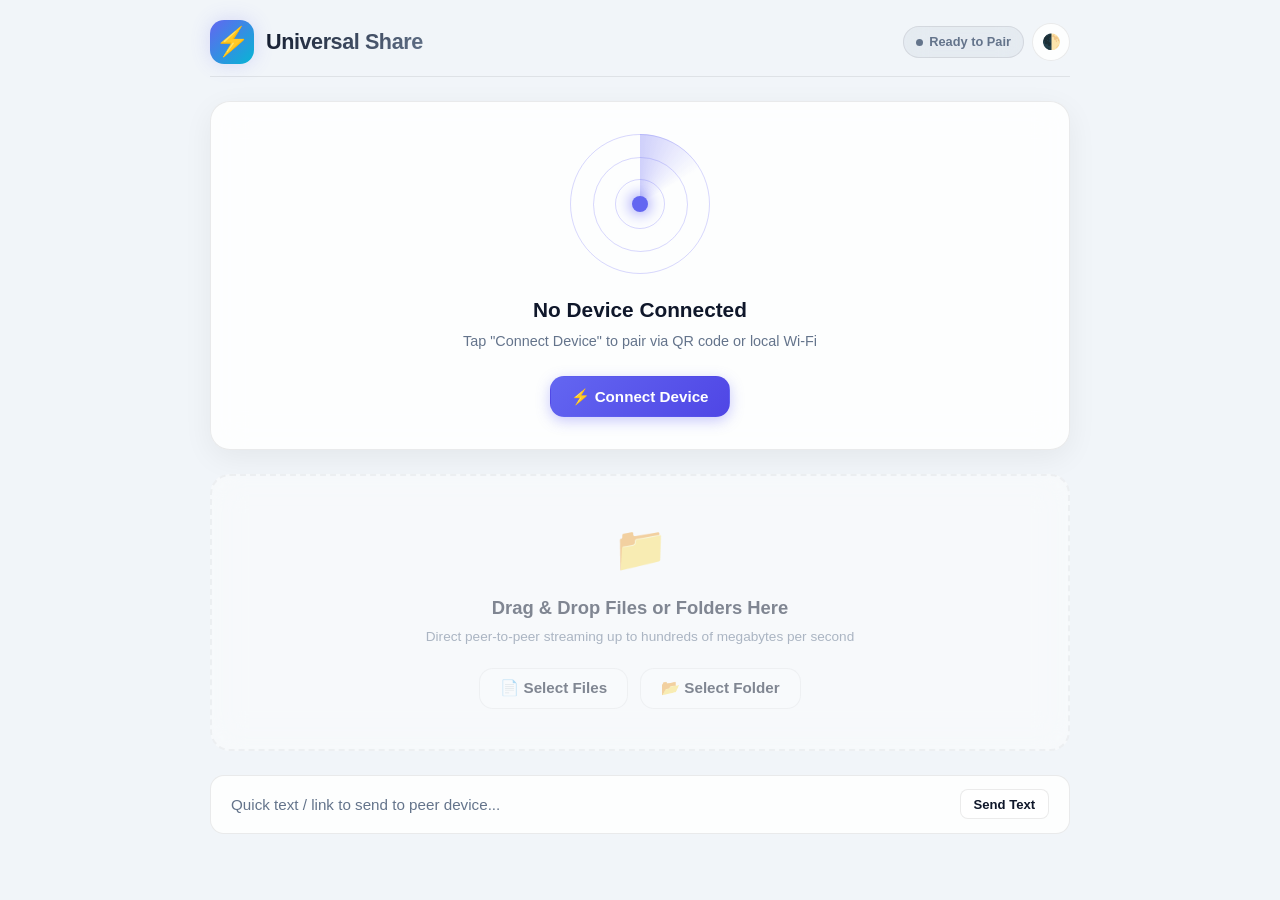
==== index.html @ 35d685d6 "feat(ui): add responsive glassmorphism interface, app orchestrator, local HTTPS server, and test sui" ====
<!DOCTYPE html>
<html lang="en" data-theme="dark">
<head>
  <meta charset="UTF-8">
  <meta name="viewport" content="width=device-width, initial-scale=1.0, maximum-scale=1.0, user-scalable=no, viewport-fit=cover">
  <title>Universal Share - Secure P2P Local File Transfer</title>
  
  <!-- PWA & Mobile Web Meta -->
  <meta name="theme-color" content="#090d16">
  <meta name="apple-mobile-web-app-capable" content="yes">
  <meta name="apple-mobile-web-app-status-bar-style" content="black-translucent">
  <meta name="apple-mobile-web-app-title" content="Universal Share">
  <link rel="manifest" href="manifest.json">
  <link rel="icon" type="image/svg+xml" href="icons/icon.svg">
  <link rel="apple-touch-icon" href="icons/icon.svg">

  <link rel="stylesheet" href="css/styles.css">
</head>
<body>
  <div class="app-container">
    <!-- Header -->
    <header class="app-header">
      <div class="brand">
        <div class="brand-icon">⚡</div>
        <div>
          <h1 class="brand-title">Universal Share</h1>
        </div>
      </div>
      <div class="header-actions">
        <span id="offline-badge" class="badge badge-outline hidden" title="Installed offline in browser cache">Offline Ready</span>
        <div id="connection-badge" class="badge badge-secondary">
          <span class="badge-dot"></span>Ready to Pair
        </div>
        <button id="theme-toggle" class="btn btn-icon" title="Toggle Dark/Light Mode">🌓</button>
      </div>
    </header>

    <!-- Hero / Radar Section -->
    <section class="hero-card">
      <div id="radar-visual" class="radar-box">
        <div class="radar-ring"></div>
        <div class="radar-ring"></div>
        <div class="radar-ring"></div>
        <div class="radar-sweep"></div>
        <div class="radar-center-dot"></div>
      </div>

      <h2 id="radar-status" class="hero-title">No Device Connected</h2>
      <p id="radar-subtitle" class="hero-subtitle">
        Connect iOS, Android, macOS, or PC directly over local Wi-Fi or Hotspot. Zero cloud servers.
      </p>

      <button id="btn-pair-device" class="btn btn-primary">⚡ Connect Device</button>

      <!-- Security Card (SAS Verification) -->
      <div id="security-card" class="security-card hidden">
        <div class="security-header">
          <span>🔒 256-Bit End-to-End Encrypted (AES-GCM)</span>
        </div>
        <div class="security-code-box">
          <div id="sas-code" class="sas-code">------</div>
          <div id="sas-emoji" class="sas-emoji">🛡️ 🔑 ⚡ 🚀</div>
        </div>
        <p class="security-desc">
          Compare the 6-digit code or icons above with the peer device to verify zero eavesdropping.
        </p>
      </div>
    </section>

    <!-- File Drop Zone -->
    <section>
      <div id="dropzone" class="dropzone dropzone-disabled">
        <div class="dropzone-icon">📁</div>
        <h3 class="dropzone-title">Drag & Drop Files or Folders Here</h3>
        <p class="dropzone-subtitle">Direct peer-to-peer streaming up to hundreds of megabytes per second</p>
        
        <div class="dropzone-actions">
          <button id="btn-select-files" class="btn btn-secondary">📄 Select Files</button>
          <button id="btn-select-folder" class="btn btn-secondary">📂 Select Folder</button>
        </div>

        <input type="file" id="file-input" multiple class="hidden">
        <input type="file" id="folder-input" webkitdirectory directory multiple class="hidden">
      </div>
    </section>

    <!-- Instant Text / Clipboard Share -->
    <section class="text-share-box">
      <input type="text" id="text-share-input" class="text-share-input" placeholder="Quick text / link to send to peer device...">
      <button id="btn-send-text" class="btn btn-sm btn-secondary">Send Text</button>
    </section>

    <!-- Active Transfers Section -->
    <section id="transfer-section" class="hidden">
      <h3 class="section-title"><span>⚡</span> Active Transfers</h3>
      <div id="transfer-list" class="transfer-list"></div>
    </section>

    <!-- Received Files Section -->
    <section id="received-section" class="hidden">
      <h3 class="section-title"><span>📥</span> Received Files</h3>
      <div id="received-list" class="received-list"></div>
    </section>
  </div>

  <!-- Pairing Modal -->
  <div id="pairing-modal" class="modal-overlay">
    <div class="modal-content">
      <div class="modal-header">
        <h3 class="modal-title">Pair Devices Directly</h3>
        <button id="btn-close-modal" class="btn btn-icon">✕</button>
      </div>

      <div class="modal-tabs">
        <button id="tab-qr" class="tab-btn tab-active">QR Code (Camera)</button>
        <button id="tab-manual" class="tab-btn">Manual Code (Copy/Paste)</button>
      </div>

      <!-- QR Code Panel -->
      <div id="panel-qr" class="qr-box">
        <canvas id="qr-canvas" width="260" height="260"></canvas>
        <p id="qr-instructions" class="qr-instructions">
          Scan this QR code with the other device's camera.
        </p>

        <div style="width: 100%; display: flex; gap: 0.5rem; justify-content: center;">
          <button id="btn-start-scan" class="btn btn-secondary btn-sm">📷 Open Camera Scanner</button>
        </div>

        <!-- Camera Scanner Viewport -->
        <div id="scanner-container" class="scanner-container hidden">
          <video id="scanner-video" playsinline muted></video>
          <div class="scanner-laser"></div>
          <div class="scanner-controls">
            <button id="btn-flip-camera" class="btn btn-sm btn-icon" title="Flip Camera">🔄</button>
            <button id="btn-stop-scan" class="btn btn-sm btn-icon" title="Stop Camera">✕</button>
          </div>
        </div>
      </div>

      <!-- Manual Code Panel -->
      <div id="panel-manual" class="manual-box hidden">
        <div>
          <label style="font-size: 0.82rem; color: var(--text-muted);">1. Your Local Connection Code:</label>
          <textarea id="manual-code-out" class="code-textarea" readonly></textarea>
          <button id="btn-copy-code" class="btn btn-secondary btn-sm" style="margin-top: 0.35rem;">📋 Copy Code</button>
        </div>

        <div>
          <label style="font-size: 0.82rem; color: var(--text-muted);">2. Paste Peer's Code Here:</label>
          <textarea id="manual-code-in" class="code-textarea" placeholder="Paste peer code here..."></textarea>
          <button id="btn-apply-code" class="btn btn-primary btn-sm" style="margin-top: 0.35rem;">Connect to Peer Code</button>
        </div>
      </div>
    </div>
  </div>

  <!-- Toast Notification Container -->
  <div id="toast-container" class="toast-container"></div>

  <!-- Scripts in dependency order -->
  <script src="js/crypto.js"></script>
  <script src="js/sdp-compress.js"></script>
  <script src="js/qr-codec.js"></script>
  <script src="js/webrtc.js"></script>
  <script src="js/file-streamer.js"></script>
  <script src="js/ui.js"></script>
  <script src="js/app.js"></script>
</body>
</html>
---- css/styles.css ----
/**
 * Universal Share - Modern Glassmorphic Stylesheet
 * Cross-platform responsive design for iOS, Android, and Desktop.
 */

:root {
  --font-sans: -apple-system, BlinkMacSystemFont, "Segoe UI", Roboto, Helvetica, Arial, sans-serif;
  --font-mono: ui-monospace, SFMono-Regular, Menlo, Monaco, Consolas, monospace;

  /* Theme variables (Dark by default) */
  --bg-base: #090d16;
  --bg-surface: rgba(23, 32, 51, 0.75);
  --bg-surface-hover: rgba(30, 41, 67, 0.85);
  --border-color: rgba(255, 255, 255, 0.1);
  --border-focus: rgba(99, 102, 241, 0.6);

  --text-main: #f8fafc;
  --text-muted: #94a3b8;

  --accent-primary: #6366f1;
  --accent-primary-hover: #4f46e5;
  --accent-secondary: #06b6d4;
  --accent-success: #10b981;
  --accent-warning: #f59e0b;
  --accent-danger: #ef4444;

  --radius-sm: 8px;
  --radius-md: 14px;
  --radius-lg: 20px;
  --radius-full: 9999px;

  --shadow-card: 0 8px 32px 0 rgba(0, 0, 0, 0.37);
  --shadow-glow: 0 0 24px rgba(99, 102, 241, 0.35);
}

[data-theme="light"] {
  --bg-base: #f1f5f9;
  --bg-surface: rgba(255, 255, 255, 0.85);
  --bg-surface-hover: rgba(255, 255, 255, 0.95);
  --border-color: rgba(0, 0, 0, 0.08);
  --border-focus: rgba(99, 102, 241, 0.8);

  --text-main: #0f172a;
  --text-muted: #64748b;

  --shadow-card: 0 8px 30px rgba(0, 0, 0, 0.06);
  --shadow-glow: 0 0 20px rgba(99, 102, 241, 0.2);
}

* {
  box-sizing: border-box;
  margin: 0;
  padding: 0;
  -webkit-tap-highlight-color: transparent;
}

body {
  font-family: var(--font-sans);
  background-color: var(--bg-base);
  color: var(--text-main);
  min-height: 100vh;
  min-height: -webkit-fill-available;
  display: flex;
  flex-direction: column;
  line-height: 1.5;
  padding-top: env(safe-area-inset-top);
  padding-bottom: env(safe-area-inset-bottom);
  overflow-x: hidden;
}

/* App Container */
.app-container {
  max-width: 900px;
  width: 100%;
  margin: 0 auto;
  padding: 1.25rem;
  flex: 1;
  display: flex;
  flex-direction: column;
  gap: 1.5rem;
}

/* Header */
.app-header {
  display: flex;
  align-items: center;
  justify-content: space-between;
  padding-bottom: 0.75rem;
  border-bottom: 1px solid var(--border-color);
}

.brand {
  display: flex;
  align-items: center;
  gap: 0.75rem;
}

.brand-icon {
  font-size: 1.75rem;
  background: linear-gradient(135deg, var(--accent-primary), var(--accent-secondary));
  border-radius: var(--radius-md);
  width: 44px;
  height: 44px;
  display: flex;
  align-items: center;
  justify-content: center;
  box-shadow: var(--shadow-glow);
}

.brand-title {
  font-size: 1.35rem;
  font-weight: 700;
  letter-spacing: -0.02em;
  background: linear-gradient(135deg, var(--text-main), var(--text-muted));
  -webkit-background-clip: text;
  -webkit-text-fill-color: transparent;
}

.header-actions {
  display: flex;
  align-items: center;
  gap: 0.5rem;
}

/* Badges */
.badge {
  display: inline-flex;
  align-items: center;
  gap: 0.4rem;
  padding: 0.35rem 0.75rem;
  font-size: 0.8rem;
  font-weight: 600;
  border-radius: var(--radius-full);
  backdrop-filter: blur(12px);
  border: 1px solid var(--border-color);
}

.badge-dot {
  width: 7px;
  height: 7px;
  border-radius: 50%;
  background-color: currentColor;
}

.badge-secondary {
  background: rgba(148, 163, 184, 0.12);
  color: var(--text-muted);
}

.badge-warning {
  background: rgba(245, 158, 11, 0.15);
  color: var(--accent-warning);
}

.badge-success {
  background: rgba(16, 185, 129, 0.15);
  color: var(--accent-success);
}

.badge-outline {
  background: transparent;
  color: var(--accent-secondary);
}

/* Buttons */
.btn {
  display: inline-flex;
  align-items: center;
  justify-content: center;
  gap: 0.5rem;
  padding: 0.65rem 1.25rem;
  font-size: 0.95rem;
  font-weight: 600;
  border-radius: var(--radius-md);
  border: 1px solid transparent;
  cursor: pointer;
  transition: all 0.2s ease;
  user-select: none;
}

.btn-primary {
  background: linear-gradient(135deg, var(--accent-primary), var(--accent-primary-hover));
  color: #ffffff;
  box-shadow: 0 4px 14px rgba(99, 102, 241, 0.35);
}

.btn-primary:hover {
  transform: translateY(-1px);
  box-shadow: 0 6px 18px rgba(99, 102, 241, 0.45);
}

.btn-secondary {
  background: var(--bg-surface);
  color: var(--text-main);
  border-color: var(--border-color);
}

.btn-secondary:hover {
  background: var(--bg-surface-hover);
}

.btn-icon {
  width: 38px;
  height: 38px;
  padding: 0;
  border-radius: var(--radius-full);
  background: var(--bg-surface);
  color: var(--text-main);
  border: 1px solid var(--border-color);
}

.btn-sm {
  padding: 0.4rem 0.8rem;
  font-size: 0.82rem;
  border-radius: var(--radius-sm);
}

.btn-disabled {
  opacity: 0.6;
  pointer-events: none;
}

/* Hero Section & Radar */
.hero-card {
  background: var(--bg-surface);
  backdrop-filter: blur(16px);
  -webkit-backdrop-filter: blur(16px);
  border: 1px solid var(--border-color);
  border-radius: var(--radius-lg);
  padding: 2rem 1.5rem;
  display: flex;
  flex-direction: column;
  align-items: center;
  text-align: center;
  box-shadow: var(--shadow-card);
  position: relative;
  overflow: hidden;
}

/* Radar Animation */
.radar-box {
  width: 140px;
  height: 140px;
  position: relative;
  margin-bottom: 1.25rem;
  display: flex;
  align-items: center;
  justify-content: center;
}

.radar-ring {
  position: absolute;
  border-radius: 50%;
  border: 1px solid rgba(99, 102, 241, 0.25);
}

.radar-ring:nth-child(1) { width: 50px; height: 50px; }
.radar-ring:nth-child(2) { width: 95px; height: 95px; }
.radar-ring:nth-child(3) { width: 140px; height: 140px; }

.radar-sweep {
  position: absolute;
  width: 140px;
  height: 140px;
  border-radius: 50%;
  background: conic-gradient(from 0deg, rgba(99, 102, 241, 0.3) 0deg, transparent 60deg);
  animation: radar-spin 3s linear infinite;
}

.radar-center-dot {
  width: 16px;
  height: 16px;
  border-radius: 50%;
  background: var(--accent-primary);
  box-shadow: 0 0 16px var(--accent-primary);
  z-index: 2;
  transition: background-color 0.3s ease;
}

.radar-connected .radar-center-dot {
  background: var(--accent-success);
  box-shadow: 0 0 20px var(--accent-success);
}

.radar-connected .radar-sweep {
  display: none;
}

@keyframes radar-spin {
  from { transform: rotate(0deg); }
  to { transform: rotate(360deg); }
}

.hero-title {
  font-size: 1.3rem;
  font-weight: 700;
  margin-bottom: 0.35rem;
}

.hero-subtitle {
  font-size: 0.9rem;
  color: var(--text-muted);
  max-width: 440px;
  margin-bottom: 1.5rem;
}

/* Security Card (SAS Verification) */
.security-card {
  background: rgba(16, 185, 129, 0.08);
  border: 1px solid rgba(16, 185, 129, 0.25);
  border-radius: var(--radius-md);
  padding: 1rem 1.5rem;
  margin-top: 1.25rem;
  width: 100%;
  max-width: 460px;
  display: flex;
  flex-direction: column;
  gap: 0.5rem;
}

.security-header {
  display: flex;
  align-items: center;
  justify-content: center;
  gap: 0.4rem;
  font-size: 0.85rem;
  font-weight: 600;
  color: var(--accent-success);
}

.security-code-box {
  display: flex;
  align-items: center;
  justify-content: center;
  gap: 1.25rem;
}

.sas-code {
  font-family: var(--font-mono);
  font-size: 1.6rem;
  font-weight: 700;
  letter-spacing: 0.18em;
  color: var(--text-main);
}

.sas-emoji {
  font-size: 1.5rem;
}

.security-desc {
  font-size: 0.75rem;
  color: var(--text-muted);
}

/* Dropzone */
.dropzone {
  background: var(--bg-surface);
  backdrop-filter: blur(16px);
  border: 2px dashed var(--border-color);
  border-radius: var(--radius-lg);
  padding: 2.5rem 1.5rem;
  display: flex;
  flex-direction: column;
  align-items: center;
  justify-content: center;
  text-align: center;
  transition: all 0.2s ease;
  cursor: pointer;
}

.dropzone:hover:not(.dropzone-disabled) {
  border-color: var(--accent-primary);
  background: var(--bg-surface-hover);
}

.dropzone-active {
  border-color: var(--accent-secondary) !important;
  background: rgba(6, 182, 212, 0.08) !important;
  transform: scale(1.01);
}

.dropzone-disabled {
  opacity: 0.5;
  cursor: not-allowed;
  pointer-events: none;
}

.dropzone-icon {
  font-size: 2.75rem;
  margin-bottom: 0.75rem;
}

.dropzone-title {
  font-size: 1.15rem;
  font-weight: 600;
  margin-bottom: 0.35rem;
}

.dropzone-subtitle {
  font-size: 0.85rem;
  color: var(--text-muted);
  margin-bottom: 1.25rem;
}

.dropzone-actions {
  display: flex;
  gap: 0.75rem;
  flex-wrap: wrap;
  justify-content: center;
}

/* Text Share Section */
.text-share-box {
  background: var(--bg-surface);
  border: 1px solid var(--border-color);
  border-radius: var(--radius-md);
  padding: 0.85rem 1.25rem;
  display: flex;
  gap: 0.75rem;
  align-items: center;
}

.text-share-input {
  flex: 1;
  background: transparent;
  border: none;
  outline: none;
  font-family: inherit;
  font-size: 0.95rem;
  color: var(--text-main);
}

.text-share-input::placeholder {
  color: var(--text-muted);
}

/* Transfer & Received Cards */
.section-title {
  font-size: 1.05rem;
  font-weight: 600;
  margin-bottom: 0.75rem;
  display: flex;
  align-items: center;
  gap: 0.5rem;
}

.transfer-list, .received-list {
  display: flex;
  flex-direction: column;
  gap: 0.75rem;
}

.transfer-card, .received-card {
  background: var(--bg-surface);
  border: 1px solid var(--border-color);
  border-radius: var(--radius-md);
  padding: 1rem 1.25rem;
  display: flex;
  align-items: center;
  gap: 1rem;
  box-shadow: var(--shadow-card);
}

.transfer-info {
  flex: 1;
  display: flex;
  flex-direction: column;
  gap: 0.45rem;
}

.transfer-header {
  display: flex;
  justify-content: space-between;
  align-items: center;
}

.transfer-name {
  font-size: 0.92rem;
  white-space: nowrap;
  overflow: hidden;
  text-overflow: ellipsis;
  max-width: 60%;
}

.progress-bar-bg {
  width: 100%;
  height: 7px;
  background: rgba(255, 255, 255, 0.08);
  border-radius: var(--radius-full);
  overflow: hidden;
}

.progress-bar-fill {
  height: 100%;
  background: linear-gradient(90deg, var(--accent-primary), var(--accent-secondary));
  border-radius: var(--radius-full);
  transition: width 0.2s ease;
}

.transfer-meta {
  display: flex;
  justify-content: space-between;
  font-size: 0.75rem;
  color: var(--text-muted);
}

.received-icon {
  font-size: 2rem;
}

.received-details {
  flex: 1;
  overflow: hidden;
}

.received-title {
  font-size: 0.95rem;
  font-weight: 600;
  white-space: nowrap;
  overflow: hidden;
  text-overflow: ellipsis;
}

.received-meta {
  display: flex;
  gap: 0.75rem;
  font-size: 0.78rem;
  margin-top: 0.2rem;
}

.hash-tag {
  color: var(--accent-success);
  font-family: var(--font-mono);
  font-size: 0.75rem;
}

.received-actions {
  display: flex;
  gap: 0.5rem;
}

/* Modals */
.modal-overlay {
  position: fixed;
  top: 0;
  left: 0;
  right: 0;
  bottom: 0;
  background: rgba(0, 0, 0, 0.7);
  backdrop-filter: blur(8px);
  -webkit-backdrop-filter: blur(8px);
  display: flex;
  align-items: center;
  justify-content: center;
  padding: 1rem;
  z-index: 1000;
  opacity: 0;
  pointer-events: none;
  transition: opacity 0.25s ease;
}

.modal-open {
  opacity: 1;
  pointer-events: auto;
}

.modal-content {
  background: var(--bg-surface);
  border: 1px solid var(--border-color);
  border-radius: var(--radius-lg);
  max-width: 500px;
  width: 100%;
  padding: 1.5rem;
  display: flex;
  flex-direction: column;
  gap: 1.25rem;
  max-height: 90vh;
  overflow-y: auto;
  box-shadow: var(--shadow-card);
}

.modal-header {
  display: flex;
  justify-content: space-between;
  align-items: center;
}

.modal-title {
  font-size: 1.2rem;
  font-weight: 700;
}

.modal-tabs {
  display: flex;
  border-bottom: 1px solid var(--border-color);
  gap: 1rem;
}

.tab-btn {
  padding: 0.5rem 0.25rem;
  background: none;
  border: none;
  border-bottom: 2px solid transparent;
  color: var(--text-muted);
  font-size: 0.9rem;
  font-weight: 600;
  cursor: pointer;
}

.tab-active {
  color: var(--accent-primary);
  border-bottom-color: var(--accent-primary);
}

.qr-box {
  display: flex;
  flex-direction: column;
  align-items: center;
  gap: 1rem;
  padding: 1rem 0;
}

#qr-canvas {
  border-radius: var(--radius-md);
  box-shadow: 0 4px 20px rgba(0, 0, 0, 0.25);
  background: #ffffff;
}

.qr-instructions {
  font-size: 0.85rem;
  color: var(--text-muted);
  text-align: center;
  line-height: 1.4;
}

/* Scanner viewport */
.scanner-container {
  position: relative;
  width: 100%;
  aspect-ratio: 4 / 3;
  background: #000;
  border-radius: var(--radius-md);
  overflow: hidden;
  margin-top: 1rem;
}

#scanner-video {
  width: 100%;
  height: 100%;
  object-fit: cover;
}

.scanner-laser {
  position: absolute;
  top: 0;
  left: 0;
  right: 0;
  height: 3px;
  background: linear-gradient(90deg, transparent, var(--accent-secondary), transparent);
  box-shadow: 0 0 12px var(--accent-secondary);
  animation: laser-sweep 2s ease-in-out infinite;
}

@keyframes laser-sweep {
  0% { top: 5%; }
  50% { top: 90%; }
  100% { top: 5%; }
}

.scanner-controls {
  position: absolute;
  bottom: 10px;
  right: 10px;
  display: flex;
  gap: 0.5rem;
}

/* Manual Code Box */
.manual-box {
  display: flex;
  flex-direction: column;
  gap: 1rem;
}

.code-textarea {
  width: 100%;
  height: 85px;
  background: rgba(0, 0, 0, 0.2);
  border: 1px solid var(--border-color);
  border-radius: var(--radius-sm);
  padding: 0.65rem;
  color: var(--text-main);
  font-family: var(--font-mono);
  font-size: 0.8rem;
  resize: none;
}

/* Toasts */
.toast-container {
  position: fixed;
  bottom: 1.5rem;
  right: 1.5rem;
  display: flex;
  flex-direction: column;
  gap: 0.5rem;
  z-index: 2000;
  max-width: 380px;
}

.toast {
  background: var(--bg-surface);
  border: 1px solid var(--border-color);
  backdrop-filter: blur(16px);
  -webkit-backdrop-filter: blur(16px);
  border-radius: var(--radius-md);
  padding: 0.75rem 1rem;
  font-size: 0.88rem;
  display: flex;
  align-items: center;
  gap: 0.6rem;
  box-shadow: var(--shadow-card);
  animation: toast-in 0.3s ease;
  transition: opacity 0.3s ease;
}

.toast-fade {
  opacity: 0;
}

.toast-success { border-left: 4px solid var(--accent-success); }
.toast-error { border-left: 4px solid var(--accent-danger); }
.toast-warning { border-left: 4px solid var(--accent-warning); }
.toast-info { border-left: 4px solid var(--accent-primary); }

@keyframes toast-in {
  from { opacity: 0; transform: translateY(12px); }
  to { opacity: 1; transform: translateY(0); }
}

.hidden {
  display: none !important;
}

/* Mobile responsive adjustments */
@media (max-width: 640px) {
  .app-container {
    padding: 1rem;
  }
  .brand-title {
    font-size: 1.15rem;
  }
  .dropzone {
    padding: 2rem 1rem;
  }
  .toast-container {
    left: 1rem;
    right: 1rem;
    bottom: 1rem;
  }
  .sas-code {
    font-size: 1.35rem;
  }
}
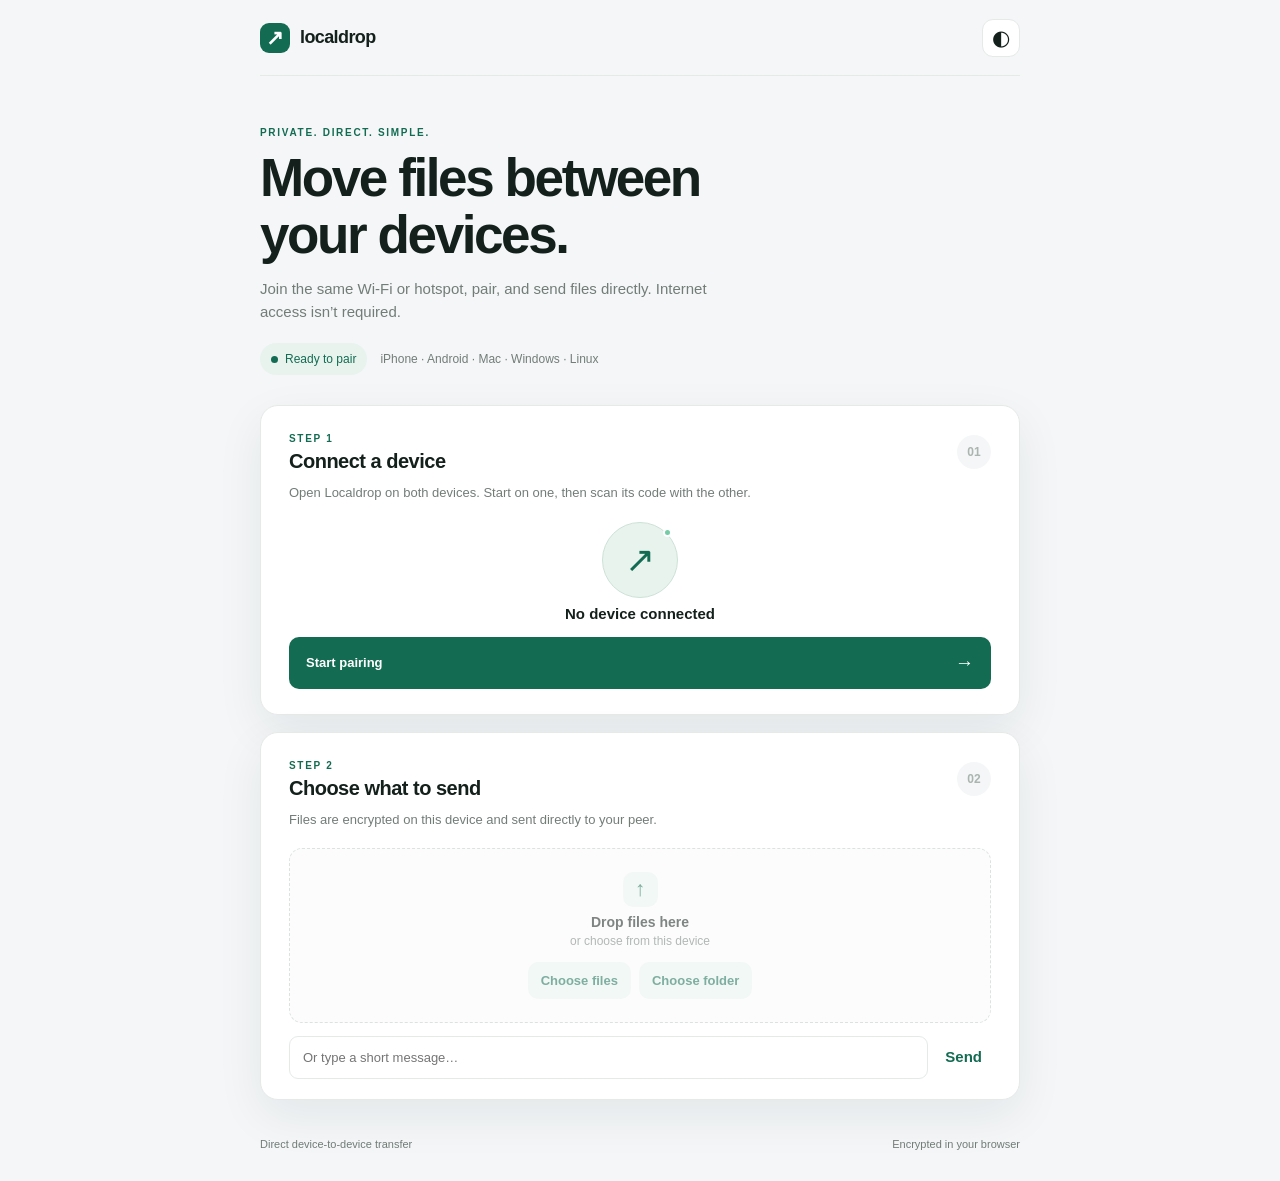
==== commit 64ea565a: "Rebuild Localdrop for offline hotspot sharing" ====
--- a/index.html
+++ b/index.html
@@ -1,170 +1,62 @@
-<!DOCTYPE html>
-<html lang="en" data-theme="dark">
+<!doctype html>
+<html lang="en" data-theme="light">
 <head>
-  <meta charset="UTF-8">
-  <meta name="viewport" content="width=device-width, initial-scale=1.0, maximum-scale=1.0, user-scalable=no, viewport-fit=cover">
-  <title>Universal Share - Secure P2P Local File Transfer</title>
-  
-  <!-- PWA & Mobile Web Meta -->
-  <meta name="theme-color" content="#090d16">
-  <meta name="apple-mobile-web-app-capable" content="yes">
-  <meta name="apple-mobile-web-app-status-bar-style" content="black-translucent">
-  <meta name="apple-mobile-web-app-title" content="Universal Share">
+  <meta charset="utf-8">
+  <meta name="viewport" content="width=device-width, initial-scale=1, viewport-fit=cover">
+  <meta name="theme-color" content="#f4f6f8">
+  <meta name="description" content="Share files directly between devices on your local network.">
+  <title>Localdrop — private file sharing</title>
   <link rel="manifest" href="manifest.json">
-  <link rel="icon" type="image/svg+xml" href="icons/icon.svg">
-  <link rel="apple-touch-icon" href="icons/icon.svg">
-
+  <link rel="icon" href="icons/icon.svg" type="image/svg+xml">
   <link rel="stylesheet" href="css/styles.css">
 </head>
 <body>
-  <div class="app-container">
-    <!-- Header -->
-    <header class="app-header">
-      <div class="brand">
-        <div class="brand-icon">⚡</div>
-        <div>
-          <h1 class="brand-title">Universal Share</h1>
-        </div>
-      </div>
-      <div class="header-actions">
-        <span id="offline-badge" class="badge badge-outline hidden" title="Installed offline in browser cache">Offline Ready</span>
-        <div id="connection-badge" class="badge badge-secondary">
-          <span class="badge-dot"></span>Ready to Pair
-        </div>
-        <button id="theme-toggle" class="btn btn-icon" title="Toggle Dark/Light Mode">🌓</button>
-      </div>
+  <main class="shell">
+    <header class="topbar">
+      <a class="brand" href="./" aria-label="Localdrop home"><span class="brand-mark">↗</span><span>localdrop</span></a>
+      <div class="top-actions"><span id="offline-badge" class="offline hidden">Ready offline</span><button id="theme-toggle" class="icon-button" aria-label="Toggle color theme" title="Toggle theme">◐</button></div>
     </header>
 
-    <!-- Hero / Radar Section -->
-    <section class="hero-card">
-      <div id="radar-visual" class="radar-box">
-        <div class="radar-ring"></div>
-        <div class="radar-ring"></div>
-        <div class="radar-ring"></div>
-        <div class="radar-sweep"></div>
-        <div class="radar-center-dot"></div>
-      </div>
-
-      <h2 id="radar-status" class="hero-title">No Device Connected</h2>
-      <p id="radar-subtitle" class="hero-subtitle">
-        Connect iOS, Android, macOS, or PC directly over local Wi-Fi or Hotspot. Zero cloud servers.
-      </p>
-
-      <button id="btn-pair-device" class="btn btn-primary">⚡ Connect Device</button>
-
-      <!-- Security Card (SAS Verification) -->
-      <div id="security-card" class="security-card hidden">
-        <div class="security-header">
-          <span>🔒 256-Bit End-to-End Encrypted (AES-GCM)</span>
-        </div>
-        <div class="security-code-box">
-          <div id="sas-code" class="sas-code">------</div>
-          <div id="sas-emoji" class="sas-emoji">🛡️ 🔑 ⚡ 🚀</div>
-        </div>
-        <p class="security-desc">
-          Compare the 6-digit code or icons above with the peer device to verify zero eavesdropping.
-        </p>
-      </div>
+    <section class="intro">
+      <p class="eyebrow">PRIVATE. DIRECT. SIMPLE.</p>
+      <h1>Move files between<br>your devices.</h1>
+      <p class="lede">Join the same Wi‑Fi or hotspot, pair, and send files directly. Internet access isn’t required.</p>
+      <div class="status-line"><span id="connection-badge" class="status-pill"><span class="badge-dot"></span>Ready to pair</span><span class="platform-note">iPhone · Android · Mac · Windows · Linux</span></div>
     </section>
 
-    <!-- File Drop Zone -->
-    <section>
-      <div id="dropzone" class="dropzone dropzone-disabled">
-        <div class="dropzone-icon">📁</div>
-        <h3 class="dropzone-title">Drag & Drop Files or Folders Here</h3>
-        <p class="dropzone-subtitle">Direct peer-to-peer streaming up to hundreds of megabytes per second</p>
-        
-        <div class="dropzone-actions">
-          <button id="btn-select-files" class="btn btn-secondary">📄 Select Files</button>
-          <button id="btn-select-folder" class="btn btn-secondary">📂 Select Folder</button>
-        </div>
-
-        <input type="file" id="file-input" multiple class="hidden">
-        <input type="file" id="folder-input" webkitdirectory directory multiple class="hidden">
-      </div>
+    <section class="connect-card" aria-labelledby="connect-title">
+      <div class="card-heading"><div><p class="eyebrow">STEP 1</p><h2 id="connect-title">Connect a device</h2></div><span class="step-number">01</span></div>
+      <p id="radar-subtitle" class="card-copy">Open Localdrop on both devices. Start on one, then scan its code with the other.</p>
+      <div id="radar-visual" class="connection-mark" aria-hidden="true"><span>↗</span><i></i></div>
+      <h3 id="radar-status" class="connection-title">No device connected</h3>
+      <button id="btn-pair-device" class="primary-button">Start pairing <span>→</span></button>
+      <div id="security-card" class="verify hidden"><div class="verify-icon">✓</div><div><strong>Check both devices</strong><p>Confirm these match before sharing.</p><div class="fingerprint"><b id="sas-code">------</b><span id="sas-emoji">🔒 🔑 ⚡ 🚀 🌟 🛡️</span></div></div></div>
     </section>
 
-    <!-- Instant Text / Clipboard Share -->
-    <section class="text-share-box">
-      <input type="text" id="text-share-input" class="text-share-input" placeholder="Quick text / link to send to peer device...">
-      <button id="btn-send-text" class="btn btn-sm btn-secondary">Send Text</button>
+    <section id="dropzone" class="send-card dropzone-disabled" aria-labelledby="send-title">
+      <div class="card-heading"><div><p class="eyebrow">STEP 2</p><h2 id="send-title">Choose what to send</h2></div><span class="step-number">02</span></div>
+      <p class="card-copy">Files are encrypted on this device and sent directly to your peer.</p>
+      <div class="drop-area"><div class="file-symbol">↑</div><strong>Drop files here</strong><span>or choose from this device</span><div class="button-row"><button id="btn-select-files" class="secondary-button">Choose files</button><button id="btn-select-folder" class="secondary-button folder-button">Choose folder</button></div></div>
+      <input type="file" id="file-input" multiple class="hidden">
+      <input type="file" id="folder-input" webkitdirectory directory multiple class="hidden">
+      <div class="text-send"><input type="text" id="text-share-input" placeholder="Or type a short message…" aria-label="Message to send"><button id="btn-send-text" class="text-button">Send</button></div>
     </section>
 
-    <!-- Active Transfers Section -->
-    <section id="transfer-section" class="hidden">
-      <h3 class="section-title"><span>⚡</span> Active Transfers</h3>
-      <div id="transfer-list" class="transfer-list"></div>
-    </section>
+    <section id="transfer-section" class="list-section hidden"><h2>Transfers</h2><div id="transfer-list" class="transfer-list"></div></section>
+    <p id="background-note" class="background-note hidden" role="status">Transfer in progress. Keep Localdrop open in the foreground. Some browsers can keep the screen awake; background transfers depend on device settings.</p>
+    <section id="received-section" class="list-section hidden"><h2>Received files</h2><div id="received-list" class="received-list"></div></section>
+    <footer><span>Direct device-to-device transfer</span><span>Encrypted in your browser</span></footer>
+  </main>
 
-    <!-- Received Files Section -->
-    <section id="received-section" class="hidden">
-      <h3 class="section-title"><span>📥</span> Received Files</h3>
-      <div id="received-list" class="received-list"></div>
-    </section>
-  </div>
-
-  <!-- Pairing Modal -->
-  <div id="pairing-modal" class="modal-overlay">
+  <div id="pairing-modal" class="modal-overlay" role="dialog" aria-modal="true" aria-labelledby="pairing-title">
     <div class="modal-content">
-      <div class="modal-header">
-        <h3 class="modal-title">Pair Devices Directly</h3>
-        <button id="btn-close-modal" class="btn btn-icon">✕</button>
-      </div>
-
-      <div class="modal-tabs">
-        <button id="tab-qr" class="tab-btn tab-active">QR Code (Camera)</button>
-        <button id="tab-manual" class="tab-btn">Manual Code (Copy/Paste)</button>
-      </div>
-
-      <!-- QR Code Panel -->
-      <div id="panel-qr" class="qr-box">
-        <canvas id="qr-canvas" width="260" height="260"></canvas>
-        <p id="qr-instructions" class="qr-instructions">
-          Scan this QR code with the other device's camera.
-        </p>
-
-        <div style="width: 100%; display: flex; gap: 0.5rem; justify-content: center;">
-          <button id="btn-start-scan" class="btn btn-secondary btn-sm">📷 Open Camera Scanner</button>
-        </div>
-
-        <!-- Camera Scanner Viewport -->
-        <div id="scanner-container" class="scanner-container hidden">
-          <video id="scanner-video" playsinline muted></video>
-          <div class="scanner-laser"></div>
-          <div class="scanner-controls">
-            <button id="btn-flip-camera" class="btn btn-sm btn-icon" title="Flip Camera">🔄</button>
-            <button id="btn-stop-scan" class="btn btn-sm btn-icon" title="Stop Camera">✕</button>
-          </div>
-        </div>
-      </div>
-
-      <!-- Manual Code Panel -->
-      <div id="panel-manual" class="manual-box hidden">
-        <div>
-          <label style="font-size: 0.82rem; color: var(--text-muted);">1. Your Local Connection Code:</label>
-          <textarea id="manual-code-out" class="code-textarea" readonly></textarea>
-          <button id="btn-copy-code" class="btn btn-secondary btn-sm" style="margin-top: 0.35rem;">📋 Copy Code</button>
-        </div>
-
-        <div>
-          <label style="font-size: 0.82rem; color: var(--text-muted);">2. Paste Peer's Code Here:</label>
-          <textarea id="manual-code-in" class="code-textarea" placeholder="Paste peer code here..."></textarea>
-          <button id="btn-apply-code" class="btn btn-primary btn-sm" style="margin-top: 0.35rem;">Connect to Peer Code</button>
-        </div>
-      </div>
+      <div class="modal-header"><div><p class="eyebrow">PAIR DEVICES</p><h2 id="pairing-title">Make a connection</h2></div><button id="btn-close-modal" class="icon-button" aria-label="Close">×</button></div>
+      <div class="modal-tabs"><button id="tab-qr" class="tab-btn tab-active">QR code</button><button id="tab-manual" class="tab-btn">Copy code</button></div>
+      <div id="panel-qr" class="qr-box"><canvas id="qr-canvas" width="260" height="260"></canvas><p id="qr-instructions" class="qr-instructions">Scan this code with the other device.</p><button id="btn-start-scan" class="secondary-button scan-button">Scan a code</button><div id="scanner-container" class="scanner-container hidden"><video id="scanner-video" playsinline muted autoplay></video><div class="scanner-laser"></div><div class="scanner-controls"><button id="btn-flip-camera" class="icon-button" title="Switch camera">↻</button><button id="btn-stop-scan" class="icon-button" title="Stop camera">×</button></div></div></div>
+      <div id="panel-manual" class="manual-box hidden"><label for="manual-code-out">Your code</label><textarea id="manual-code-out" class="code-textarea" readonly></textarea><button id="btn-copy-code" class="secondary-button">Copy my code</button><label for="manual-code-in">Peer’s code</label><textarea id="manual-code-in" class="code-textarea" placeholder="Paste their code here"></textarea><button id="btn-apply-code" class="primary-button">Continue</button></div>
     </div>
   </div>
-
-  <!-- Toast Notification Container -->
-  <div id="toast-container" class="toast-container"></div>
-
-  <!-- Scripts in dependency order -->
-  <script src="js/crypto.js"></script>
-  <script src="js/sdp-compress.js"></script>
-  <script src="js/qr-codec.js"></script>
-  <script src="js/webrtc.js"></script>
-  <script src="js/file-streamer.js"></script>
-  <script src="js/ui.js"></script>
-  <script src="js/app.js"></script>
+  <div id="toast-container" class="toast-container" aria-live="polite"></div>
+  <script src="js/crypto.js"></script><script src="js/sdp-compress.js"></script><script src="js/jsqr.min.js"></script><script src="js/qr-codec.js"></script><script src="js/webrtc.js"></script><script src="js/file-streamer.js"></script><script src="js/ui.js"></script><script src="js/app.js"></script>
 </body>
 </html>
--- a/css/styles.css
+++ b/css/styles.css
@@ -1,763 +1,4 @@
-/**
- * Universal Share - Modern Glassmorphic Stylesheet
- * Cross-platform responsive design for iOS, Android, and Desktop.
- */
-
-:root {
-  --font-sans: -apple-system, BlinkMacSystemFont, "Segoe UI", Roboto, Helvetica, Arial, sans-serif;
-  --font-mono: ui-monospace, SFMono-Regular, Menlo, Monaco, Consolas, monospace;
-
-  /* Theme variables (Dark by default) */
-  --bg-base: #090d16;
-  --bg-surface: rgba(23, 32, 51, 0.75);
-  --bg-surface-hover: rgba(30, 41, 67, 0.85);
-  --border-color: rgba(255, 255, 255, 0.1);
-  --border-focus: rgba(99, 102, 241, 0.6);
-
-  --text-main: #f8fafc;
-  --text-muted: #94a3b8;
-
-  --accent-primary: #6366f1;
-  --accent-primary-hover: #4f46e5;
-  --accent-secondary: #06b6d4;
-  --accent-success: #10b981;
-  --accent-warning: #f59e0b;
-  --accent-danger: #ef4444;
-
-  --radius-sm: 8px;
-  --radius-md: 14px;
-  --radius-lg: 20px;
-  --radius-full: 9999px;
-
-  --shadow-card: 0 8px 32px 0 rgba(0, 0, 0, 0.37);
-  --shadow-glow: 0 0 24px rgba(99, 102, 241, 0.35);
-}
-
-[data-theme="light"] {
-  --bg-base: #f1f5f9;
-  --bg-surface: rgba(255, 255, 255, 0.85);
-  --bg-surface-hover: rgba(255, 255, 255, 0.95);
-  --border-color: rgba(0, 0, 0, 0.08);
-  --border-focus: rgba(99, 102, 241, 0.8);
-
-  --text-main: #0f172a;
-  --text-muted: #64748b;
-
-  --shadow-card: 0 8px 30px rgba(0, 0, 0, 0.06);
-  --shadow-glow: 0 0 20px rgba(99, 102, 241, 0.2);
-}
-
-* {
-  box-sizing: border-box;
-  margin: 0;
-  padding: 0;
-  -webkit-tap-highlight-color: transparent;
-}
-
-body {
-  font-family: var(--font-sans);
-  background-color: var(--bg-base);
-  color: var(--text-main);
-  min-height: 100vh;
-  min-height: -webkit-fill-available;
-  display: flex;
-  flex-direction: column;
-  line-height: 1.5;
-  padding-top: env(safe-area-inset-top);
-  padding-bottom: env(safe-area-inset-bottom);
-  overflow-x: hidden;
-}
-
-/* App Container */
-.app-container {
-  max-width: 900px;
-  width: 100%;
-  margin: 0 auto;
-  padding: 1.25rem;
-  flex: 1;
-  display: flex;
-  flex-direction: column;
-  gap: 1.5rem;
-}
-
-/* Header */
-.app-header {
-  display: flex;
-  align-items: center;
-  justify-content: space-between;
-  padding-bottom: 0.75rem;
-  border-bottom: 1px solid var(--border-color);
-}
-
-.brand {
-  display: flex;
-  align-items: center;
-  gap: 0.75rem;
-}
-
-.brand-icon {
-  font-size: 1.75rem;
-  background: linear-gradient(135deg, var(--accent-primary), var(--accent-secondary));
-  border-radius: var(--radius-md);
-  width: 44px;
-  height: 44px;
-  display: flex;
-  align-items: center;
-  justify-content: center;
-  box-shadow: var(--shadow-glow);
-}
-
-.brand-title {
-  font-size: 1.35rem;
-  font-weight: 700;
-  letter-spacing: -0.02em;
-  background: linear-gradient(135deg, var(--text-main), var(--text-muted));
-  -webkit-background-clip: text;
-  -webkit-text-fill-color: transparent;
-}
-
-.header-actions {
-  display: flex;
-  align-items: center;
-  gap: 0.5rem;
-}
-
-/* Badges */
-.badge {
-  display: inline-flex;
-  align-items: center;
-  gap: 0.4rem;
-  padding: 0.35rem 0.75rem;
-  font-size: 0.8rem;
-  font-weight: 600;
-  border-radius: var(--radius-full);
-  backdrop-filter: blur(12px);
-  border: 1px solid var(--border-color);
-}
-
-.badge-dot {
-  width: 7px;
-  height: 7px;
-  border-radius: 50%;
-  background-color: currentColor;
-}
-
-.badge-secondary {
-  background: rgba(148, 163, 184, 0.12);
-  color: var(--text-muted);
-}
-
-.badge-warning {
-  background: rgba(245, 158, 11, 0.15);
-  color: var(--accent-warning);
-}
-
-.badge-success {
-  background: rgba(16, 185, 129, 0.15);
-  color: var(--accent-success);
-}
-
-.badge-outline {
-  background: transparent;
-  color: var(--accent-secondary);
-}
-
-/* Buttons */
-.btn {
-  display: inline-flex;
-  align-items: center;
-  justify-content: center;
-  gap: 0.5rem;
-  padding: 0.65rem 1.25rem;
-  font-size: 0.95rem;
-  font-weight: 600;
-  border-radius: var(--radius-md);
-  border: 1px solid transparent;
-  cursor: pointer;
-  transition: all 0.2s ease;
-  user-select: none;
-}
-
-.btn-primary {
-  background: linear-gradient(135deg, var(--accent-primary), var(--accent-primary-hover));
-  color: #ffffff;
-  box-shadow: 0 4px 14px rgba(99, 102, 241, 0.35);
-}
-
-.btn-primary:hover {
-  transform: translateY(-1px);
-  box-shadow: 0 6px 18px rgba(99, 102, 241, 0.45);
-}
-
-.btn-secondary {
-  background: var(--bg-surface);
-  color: var(--text-main);
-  border-color: var(--border-color);
-}
-
-.btn-secondary:hover {
-  background: var(--bg-surface-hover);
-}
-
-.btn-icon {
-  width: 38px;
-  height: 38px;
-  padding: 0;
-  border-radius: var(--radius-full);
-  background: var(--bg-surface);
-  color: var(--text-main);
-  border: 1px solid var(--border-color);
-}
-
-.btn-sm {
-  padding: 0.4rem 0.8rem;
-  font-size: 0.82rem;
-  border-radius: var(--radius-sm);
-}
-
-.btn-disabled {
-  opacity: 0.6;
-  pointer-events: none;
-}
-
-/* Hero Section & Radar */
-.hero-card {
-  background: var(--bg-surface);
-  backdrop-filter: blur(16px);
-  -webkit-backdrop-filter: blur(16px);
-  border: 1px solid var(--border-color);
-  border-radius: var(--radius-lg);
-  padding: 2rem 1.5rem;
-  display: flex;
-  flex-direction: column;
-  align-items: center;
-  text-align: center;
-  box-shadow: var(--shadow-card);
-  position: relative;
-  overflow: hidden;
-}
-
-/* Radar Animation */
-.radar-box {
-  width: 140px;
-  height: 140px;
-  position: relative;
-  margin-bottom: 1.25rem;
-  display: flex;
-  align-items: center;
-  justify-content: center;
-}
-
-.radar-ring {
-  position: absolute;
-  border-radius: 50%;
-  border: 1px solid rgba(99, 102, 241, 0.25);
-}
-
-.radar-ring:nth-child(1) { width: 50px; height: 50px; }
-.radar-ring:nth-child(2) { width: 95px; height: 95px; }
-.radar-ring:nth-child(3) { width: 140px; height: 140px; }
-
-.radar-sweep {
-  position: absolute;
-  width: 140px;
-  height: 140px;
-  border-radius: 50%;
-  background: conic-gradient(from 0deg, rgba(99, 102, 241, 0.3) 0deg, transparent 60deg);
-  animation: radar-spin 3s linear infinite;
-}
-
-.radar-center-dot {
-  width: 16px;
-  height: 16px;
-  border-radius: 50%;
-  background: var(--accent-primary);
-  box-shadow: 0 0 16px var(--accent-primary);
-  z-index: 2;
-  transition: background-color 0.3s ease;
-}
-
-.radar-connected .radar-center-dot {
-  background: var(--accent-success);
-  box-shadow: 0 0 20px var(--accent-success);
-}
-
-.radar-connected .radar-sweep {
-  display: none;
-}
-
-@keyframes radar-spin {
-  from { transform: rotate(0deg); }
-  to { transform: rotate(360deg); }
-}
-
-.hero-title {
-  font-size: 1.3rem;
-  font-weight: 700;
-  margin-bottom: 0.35rem;
-}
-
-.hero-subtitle {
-  font-size: 0.9rem;
-  color: var(--text-muted);
-  max-width: 440px;
-  margin-bottom: 1.5rem;
-}
-
-/* Security Card (SAS Verification) */
-.security-card {
-  background: rgba(16, 185, 129, 0.08);
-  border: 1px solid rgba(16, 185, 129, 0.25);
-  border-radius: var(--radius-md);
-  padding: 1rem 1.5rem;
-  margin-top: 1.25rem;
-  width: 100%;
-  max-width: 460px;
-  display: flex;
-  flex-direction: column;
-  gap: 0.5rem;
-}
-
-.security-header {
-  display: flex;
-  align-items: center;
-  justify-content: center;
-  gap: 0.4rem;
-  font-size: 0.85rem;
-  font-weight: 600;
-  color: var(--accent-success);
-}
-
-.security-code-box {
-  display: flex;
-  align-items: center;
-  justify-content: center;
-  gap: 1.25rem;
-}
-
-.sas-code {
-  font-family: var(--font-mono);
-  font-size: 1.6rem;
-  font-weight: 700;
-  letter-spacing: 0.18em;
-  color: var(--text-main);
-}
-
-.sas-emoji {
-  font-size: 1.5rem;
-}
-
-.security-desc {
-  font-size: 0.75rem;
-  color: var(--text-muted);
-}
-
-/* Dropzone */
-.dropzone {
-  background: var(--bg-surface);
-  backdrop-filter: blur(16px);
-  border: 2px dashed var(--border-color);
-  border-radius: var(--radius-lg);
-  padding: 2.5rem 1.5rem;
-  display: flex;
-  flex-direction: column;
-  align-items: center;
-  justify-content: center;
-  text-align: center;
-  transition: all 0.2s ease;
-  cursor: pointer;
-}
-
-.dropzone:hover:not(.dropzone-disabled) {
-  border-color: var(--accent-primary);
-  background: var(--bg-surface-hover);
-}
-
-.dropzone-active {
-  border-color: var(--accent-secondary) !important;
-  background: rgba(6, 182, 212, 0.08) !important;
-  transform: scale(1.01);
-}
-
-.dropzone-disabled {
-  opacity: 0.5;
-  cursor: not-allowed;
-  pointer-events: none;
-}
-
-.dropzone-icon {
-  font-size: 2.75rem;
-  margin-bottom: 0.75rem;
-}
-
-.dropzone-title {
-  font-size: 1.15rem;
-  font-weight: 600;
-  margin-bottom: 0.35rem;
-}
-
-.dropzone-subtitle {
-  font-size: 0.85rem;
-  color: var(--text-muted);
-  margin-bottom: 1.25rem;
-}
-
-.dropzone-actions {
-  display: flex;
-  gap: 0.75rem;
-  flex-wrap: wrap;
-  justify-content: center;
-}
-
-/* Text Share Section */
-.text-share-box {
-  background: var(--bg-surface);
-  border: 1px solid var(--border-color);
-  border-radius: var(--radius-md);
-  padding: 0.85rem 1.25rem;
-  display: flex;
-  gap: 0.75rem;
-  align-items: center;
-}
-
-.text-share-input {
-  flex: 1;
-  background: transparent;
-  border: none;
-  outline: none;
-  font-family: inherit;
-  font-size: 0.95rem;
-  color: var(--text-main);
-}
-
-.text-share-input::placeholder {
-  color: var(--text-muted);
-}
-
-/* Transfer & Received Cards */
-.section-title {
-  font-size: 1.05rem;
-  font-weight: 600;
-  margin-bottom: 0.75rem;
-  display: flex;
-  align-items: center;
-  gap: 0.5rem;
-}
-
-.transfer-list, .received-list {
-  display: flex;
-  flex-direction: column;
-  gap: 0.75rem;
-}
-
-.transfer-card, .received-card {
-  background: var(--bg-surface);
-  border: 1px solid var(--border-color);
-  border-radius: var(--radius-md);
-  padding: 1rem 1.25rem;
-  display: flex;
-  align-items: center;
-  gap: 1rem;
-  box-shadow: var(--shadow-card);
-}
-
-.transfer-info {
-  flex: 1;
-  display: flex;
-  flex-direction: column;
-  gap: 0.45rem;
-}
-
-.transfer-header {
-  display: flex;
-  justify-content: space-between;
-  align-items: center;
-}
-
-.transfer-name {
-  font-size: 0.92rem;
-  white-space: nowrap;
-  overflow: hidden;
-  text-overflow: ellipsis;
-  max-width: 60%;
-}
-
-.progress-bar-bg {
-  width: 100%;
-  height: 7px;
-  background: rgba(255, 255, 255, 0.08);
-  border-radius: var(--radius-full);
-  overflow: hidden;
-}
-
-.progress-bar-fill {
-  height: 100%;
-  background: linear-gradient(90deg, var(--accent-primary), var(--accent-secondary));
-  border-radius: var(--radius-full);
-  transition: width 0.2s ease;
-}
-
-.transfer-meta {
-  display: flex;
-  justify-content: space-between;
-  font-size: 0.75rem;
-  color: var(--text-muted);
-}
-
-.received-icon {
-  font-size: 2rem;
-}
-
-.received-details {
-  flex: 1;
-  overflow: hidden;
-}
-
-.received-title {
-  font-size: 0.95rem;
-  font-weight: 600;
-  white-space: nowrap;
-  overflow: hidden;
-  text-overflow: ellipsis;
-}
-
-.received-meta {
-  display: flex;
-  gap: 0.75rem;
-  font-size: 0.78rem;
-  margin-top: 0.2rem;
-}
-
-.hash-tag {
-  color: var(--accent-success);
-  font-family: var(--font-mono);
-  font-size: 0.75rem;
-}
-
-.received-actions {
-  display: flex;
-  gap: 0.5rem;
-}
-
-/* Modals */
-.modal-overlay {
-  position: fixed;
-  top: 0;
-  left: 0;
-  right: 0;
-  bottom: 0;
-  background: rgba(0, 0, 0, 0.7);
-  backdrop-filter: blur(8px);
-  -webkit-backdrop-filter: blur(8px);
-  display: flex;
-  align-items: center;
-  justify-content: center;
-  padding: 1rem;
-  z-index: 1000;
-  opacity: 0;
-  pointer-events: none;
-  transition: opacity 0.25s ease;
-}
-
-.modal-open {
-  opacity: 1;
-  pointer-events: auto;
-}
-
-.modal-content {
-  background: var(--bg-surface);
-  border: 1px solid var(--border-color);
-  border-radius: var(--radius-lg);
-  max-width: 500px;
-  width: 100%;
-  padding: 1.5rem;
-  display: flex;
-  flex-direction: column;
-  gap: 1.25rem;
-  max-height: 90vh;
-  overflow-y: auto;
-  box-shadow: var(--shadow-card);
-}
-
-.modal-header {
-  display: flex;
-  justify-content: space-between;
-  align-items: center;
-}
-
-.modal-title {
-  font-size: 1.2rem;
-  font-weight: 700;
-}
-
-.modal-tabs {
-  display: flex;
-  border-bottom: 1px solid var(--border-color);
-  gap: 1rem;
-}
-
-.tab-btn {
-  padding: 0.5rem 0.25rem;
-  background: none;
-  border: none;
-  border-bottom: 2px solid transparent;
-  color: var(--text-muted);
-  font-size: 0.9rem;
-  font-weight: 600;
-  cursor: pointer;
-}
-
-.tab-active {
-  color: var(--accent-primary);
-  border-bottom-color: var(--accent-primary);
-}
-
-.qr-box {
-  display: flex;
-  flex-direction: column;
-  align-items: center;
-  gap: 1rem;
-  padding: 1rem 0;
-}
-
-#qr-canvas {
-  border-radius: var(--radius-md);
-  box-shadow: 0 4px 20px rgba(0, 0, 0, 0.25);
-  background: #ffffff;
-}
-
-.qr-instructions {
-  font-size: 0.85rem;
-  color: var(--text-muted);
-  text-align: center;
-  line-height: 1.4;
-}
-
-/* Scanner viewport */
-.scanner-container {
-  position: relative;
-  width: 100%;
-  aspect-ratio: 4 / 3;
-  background: #000;
-  border-radius: var(--radius-md);
-  overflow: hidden;
-  margin-top: 1rem;
-}
-
-#scanner-video {
-  width: 100%;
-  height: 100%;
-  object-fit: cover;
-}
-
-.scanner-laser {
-  position: absolute;
-  top: 0;
-  left: 0;
-  right: 0;
-  height: 3px;
-  background: linear-gradient(90deg, transparent, var(--accent-secondary), transparent);
-  box-shadow: 0 0 12px var(--accent-secondary);
-  animation: laser-sweep 2s ease-in-out infinite;
-}
-
-@keyframes laser-sweep {
-  0% { top: 5%; }
-  50% { top: 90%; }
-  100% { top: 5%; }
-}
-
-.scanner-controls {
-  position: absolute;
-  bottom: 10px;
-  right: 10px;
-  display: flex;
-  gap: 0.5rem;
-}
-
-/* Manual Code Box */
-.manual-box {
-  display: flex;
-  flex-direction: column;
-  gap: 1rem;
-}
-
-.code-textarea {
-  width: 100%;
-  height: 85px;
-  background: rgba(0, 0, 0, 0.2);
-  border: 1px solid var(--border-color);
-  border-radius: var(--radius-sm);
-  padding: 0.65rem;
-  color: var(--text-main);
-  font-family: var(--font-mono);
-  font-size: 0.8rem;
-  resize: none;
-}
-
-/* Toasts */
-.toast-container {
-  position: fixed;
-  bottom: 1.5rem;
-  right: 1.5rem;
-  display: flex;
-  flex-direction: column;
-  gap: 0.5rem;
-  z-index: 2000;
-  max-width: 380px;
-}
-
-.toast {
-  background: var(--bg-surface);
-  border: 1px solid var(--border-color);
-  backdrop-filter: blur(16px);
-  -webkit-backdrop-filter: blur(16px);
-  border-radius: var(--radius-md);
-  padding: 0.75rem 1rem;
-  font-size: 0.88rem;
-  display: flex;
-  align-items: center;
-  gap: 0.6rem;
-  box-shadow: var(--shadow-card);
-  animation: toast-in 0.3s ease;
-  transition: opacity 0.3s ease;
-}
-
-.toast-fade {
-  opacity: 0;
-}
-
-.toast-success { border-left: 4px solid var(--accent-success); }
-.toast-error { border-left: 4px solid var(--accent-danger); }
-.toast-warning { border-left: 4px solid var(--accent-warning); }
-.toast-info { border-left: 4px solid var(--accent-primary); }
-
-@keyframes toast-in {
-  from { opacity: 0; transform: translateY(12px); }
-  to { opacity: 1; transform: translateY(0); }
-}
-
-.hidden {
-  display: none !important;
-}
-
-/* Mobile responsive adjustments */
-@media (max-width: 640px) {
-  .app-container {
-    padding: 1rem;
-  }
-  .brand-title {
-    font-size: 1.15rem;
-  }
-  .dropzone {
-    padding: 2rem 1rem;
-  }
-  .toast-container {
-    left: 1rem;
-    right: 1rem;
-    bottom: 1rem;
-  }
-  .sas-code {
-    font-size: 1.35rem;
-  }
-}
+:root{color-scheme:light;--bg:#f4f6f8;--surface:#fff;--ink:#14201c;--muted:#727d78;--line:#e5eae7;--green:#136b51;--green-dark:#0e503d;--soft:#e8f3ee;--shadow:0 16px 48px rgba(19,43,34,.07)}
+[data-theme=dark]{color-scheme:dark;--bg:#111916;--surface:#1a2420;--ink:#edf5f0;--muted:#a5b3ab;--line:#2b3932;--green:#59c49b;--green-dark:#183d30;--soft:#213a30;--shadow:0 16px 48px rgba(0,0,0,.2)}
+.background-note{margin:12px 0;padding:12px 14px;border-radius:10px;background:#fff3d6;color:#75521a;font-size:12px}
+*{box-sizing:border-box}body{margin:0;background:var(--bg);color:var(--ink);font:15px/1.5 'DM Sans',sans-serif;min-height:100vh}button,input,textarea{font:inherit}button{cursor:pointer}.shell{width:min(100% - 40px,760px);margin:auto}.topbar{height:76px;display:flex;align-items:center;justify-content:space-between;border-bottom:1px solid var(--line)}.brand{text-decoration:none;color:var(--ink);display:flex;gap:10px;align-items:center;font:800 18px Manrope,sans-serif;letter-spacing:-.6px}.brand-mark{width:30px;height:30px;border-radius:9px;background:var(--green);color:white;display:grid;place-items:center;font-size:21px}.top-actions{display:flex;gap:12px;align-items:center}.offline{font-size:12px;color:var(--green)}.icon-button{width:38px;height:38px;border:1px solid var(--line);border-radius:11px;background:var(--surface);color:var(--ink);font-size:21px;display:grid;place-items:center}.intro{padding:49px 0 30px}.eyebrow{font-size:10px;letter-spacing:1.7px;font-weight:700;color:var(--green);margin:0 0 9px}.intro h1{font:800 clamp(34px,7vw,53px)/1.08 Manrope,sans-serif;letter-spacing:-2.4px;margin:0}.lede{max-width:475px;color:var(--muted);font-size:15px;margin:15px 0 20px}.status-line{display:flex;gap:13px;align-items:center;flex-wrap:wrap}.status-pill{font-size:12px;border-radius:30px;background:var(--soft);color:var(--green);padding:7px 11px;display:inline-flex;align-items:center;gap:7px}.badge-dot{width:7px;height:7px;background:currentColor;border-radius:50%}.platform-note{font-size:12px;color:var(--muted)}.connect-card,.send-card{position:relative;background:var(--surface);border:1px solid var(--line);border-radius:18px;padding:25px 28px;box-shadow:var(--shadow);margin-bottom:17px}.card-heading{display:flex;justify-content:space-between;align-items:center}.card-heading .eyebrow{margin-bottom:4px}.card-heading h2,.list-section h2{font:700 20px Manrope,sans-serif;letter-spacing:-.5px;margin:0}.step-number{font:700 12px Manrope,sans-serif;color:#aab5af;background:var(--bg);width:34px;height:34px;display:grid;place-items:center;border-radius:50%}.card-copy{color:var(--muted);font-size:13px;margin:10px 0 18px}.connection-mark{margin:19px auto 7px;width:76px;height:76px;border:1px solid #cde2d7;border-radius:50%;display:grid;place-items:center;position:relative;color:var(--green);font-size:36px;background:var(--soft)}.connection-mark i{position:absolute;width:9px;height:9px;background:#74cba5;border:2px solid var(--surface);border-radius:50%;right:5px;top:5px}.connection-mark.radar-connected{background:var(--green);color:white}.connection-title{text-align:center;margin:0 0 15px;font:600 15px Manrope,sans-serif}.primary-button,.secondary-button{border:0;border-radius:10px;padding:12px 17px;font-weight:700;font-size:13px;transition:transform .15s,background .15s}.primary-button{background:var(--green);color:#fff}.primary-button:hover{background:var(--green-dark);transform:translateY(-1px)}.connect-card>.primary-button{width:100%;display:flex;justify-content:space-between;align-items:center}.connect-card>.primary-button span{font-size:19px}.secondary-button{background:var(--soft);color:var(--green)}.secondary-button:hover{background:var(--line)}.verify{display:flex;align-items:flex-start;gap:12px;margin:17px 0 0;padding:14px;border:1px solid var(--line);border-radius:12px}.verify-icon{width:25px;height:25px;border-radius:50%;background:var(--soft);color:var(--green);display:grid;place-items:center;flex:none}.verify strong{font-size:13px}.verify p{font-size:12px;color:var(--muted);margin:1px 0 6px}.fingerprint{display:flex;align-items:center;gap:12px}.fingerprint b{font:700 19px Manrope,sans-serif;letter-spacing:2px}.fingerprint span{font-size:18px}.send-card{padding-bottom:20px}.drop-area{min-height:175px;border:1px dashed #bfcdc5;background:color-mix(in srgb,var(--bg),var(--surface) 50%);border-radius:13px;display:flex;align-items:center;flex-direction:column;justify-content:center;padding:18px}.file-symbol{width:35px;height:35px;border-radius:10px;background:var(--soft);color:var(--green);display:grid;place-items:center;font-size:21px;margin-bottom:7px}.drop-area strong{font:700 14px Manrope,sans-serif}.drop-area>span{color:var(--muted);font-size:12px;margin:2px 0 12px}.button-row{display:flex;gap:8px}.button-row button{padding:9px 13px}.text-send{margin-top:13px;display:flex;gap:8px}.text-send input{min-width:0;flex:1;border:1px solid var(--line);border-radius:9px;background:var(--surface);color:var(--ink);padding:11px 13px;font-size:13px;outline:none}.text-send input:focus,.code-textarea:focus{border-color:var(--green)}.text-button{border:0;background:transparent;color:var(--green);font-weight:700;padding:0 9px}.list-section{margin:23px 0}.list-section h2{font-size:16px;margin-bottom:10px}.transfer-card,.received-card{background:var(--surface);border:1px solid var(--line);padding:14px;border-radius:12px;margin:8px 0}.transfer-name,.received-title{font-weight:700;font-size:13px}.transfer-header,.transfer-meta,.received-card,.received-meta{display:flex;align-items:center;justify-content:space-between;gap:10px}.transfer-badge,.transfer-meta,.received-meta{font-size:11px;color:var(--muted)}.progress-bar-bg{height:5px;background:var(--line);border-radius:9px;margin:11px 0 7px;overflow:hidden}.progress-bar-fill{height:100%;background:var(--green);border-radius:9px}.received-icon{font-size:23px}.received-details{flex:1;min-width:0}.received-actions{display:flex;gap:5px}.btn-save,.btn-share{border:0;border-radius:8px;background:var(--soft);color:var(--green);padding:8px 10px;font-size:11px;font-weight:700}.hidden{display:none!important}footer{display:flex;justify-content:space-between;color:var(--muted);font-size:11px;padding:19px 0 28px}.modal-overlay{position:fixed;inset:0;z-index:5;background:rgba(10,20,16,.45);backdrop-filter:blur(4px);display:none;align-items:center;justify-content:center;padding:16px}.modal-overlay.modal-open{display:flex}.modal-content{background:var(--surface);border-radius:18px;width:min(100%,450px);max-height:92vh;overflow:auto;padding:23px;box-shadow:0 24px 90px rgba(0,0,0,.2)}.modal-header{display:flex;justify-content:space-between;align-items:center}.modal-header .eyebrow{margin-bottom:4px}.modal-header h2{font:700 21px Manrope,sans-serif;margin:0}.modal-tabs{display:flex;gap:18px;border-bottom:1px solid var(--line);margin-top:20px}.tab-btn{background:none;border:0;padding:10px 2px;color:var(--muted);font-size:13px}.tab-btn.tab-active{color:var(--green);border-bottom:2px solid var(--green);font-weight:700}.qr-box{text-align:center;padding:17px 0 2px}.qr-box canvas{display:block;max-width:100%;height:auto!important;margin:0 auto 10px;border-radius:9px}.qr-instructions{color:var(--muted);font-size:12px;min-height:36px;margin:10px auto 14px;max-width:340px}.scan-button{width:100%}.scanner-container{position:relative;margin:12px auto;width:min(100%,320px);overflow:hidden;border-radius:13px;background:#101714}.scanner-container video{width:100%;display:block}.scanner-laser{position:absolute;left:7%;right:7%;top:50%;border-top:2px solid #71e0ad;box-shadow:0 0 12px #71e0ad}.scanner-controls{position:absolute;right:9px;top:9px;display:flex;gap:6px}.manual-box{padding:17px 0;display:flex;flex-direction:column;gap:8px}.manual-box label{font-weight:700;font-size:12px;margin-top:5px}.code-textarea{width:100%;height:75px;resize:vertical;background:var(--bg);color:var(--ink);border:1px solid var(--line);border-radius:9px;padding:9px;font:11px monospace}.toast-container{position:fixed;z-index:10;left:50%;bottom:20px;transform:translateX(-50%);width:min(92%,420px);display:grid;gap:7px}.toast{background:#18231e;color:#fff;border-radius:10px;padding:11px 14px;display:flex;gap:9px;align-items:center;font-size:13px;box-shadow:var(--shadow)}.toast-success .toast-icon{color:#7bd4aa}.toast-error .toast-icon{color:#ff8c80}.toast-fade{opacity:0;transition:opacity .3s}.btn-disabled{opacity:.55;cursor:default}.dropzone-disabled .drop-area{opacity:.54}.dropzone-active .drop-area{border-color:var(--green);background:var(--soft)}@media(max-width:560px){.shell{width:min(100% - 28px,760px)}.topbar{height:64px}.intro{padding:36px 0 24px}.intro h1{letter-spacing:-1.7px}.connect-card,.send-card{padding:20px 17px;border-radius:15px}.platform-note{flex-basis:100%}.received-card{flex-wrap:wrap}.received-actions{margin-left:auto}footer{font-size:10px}}
